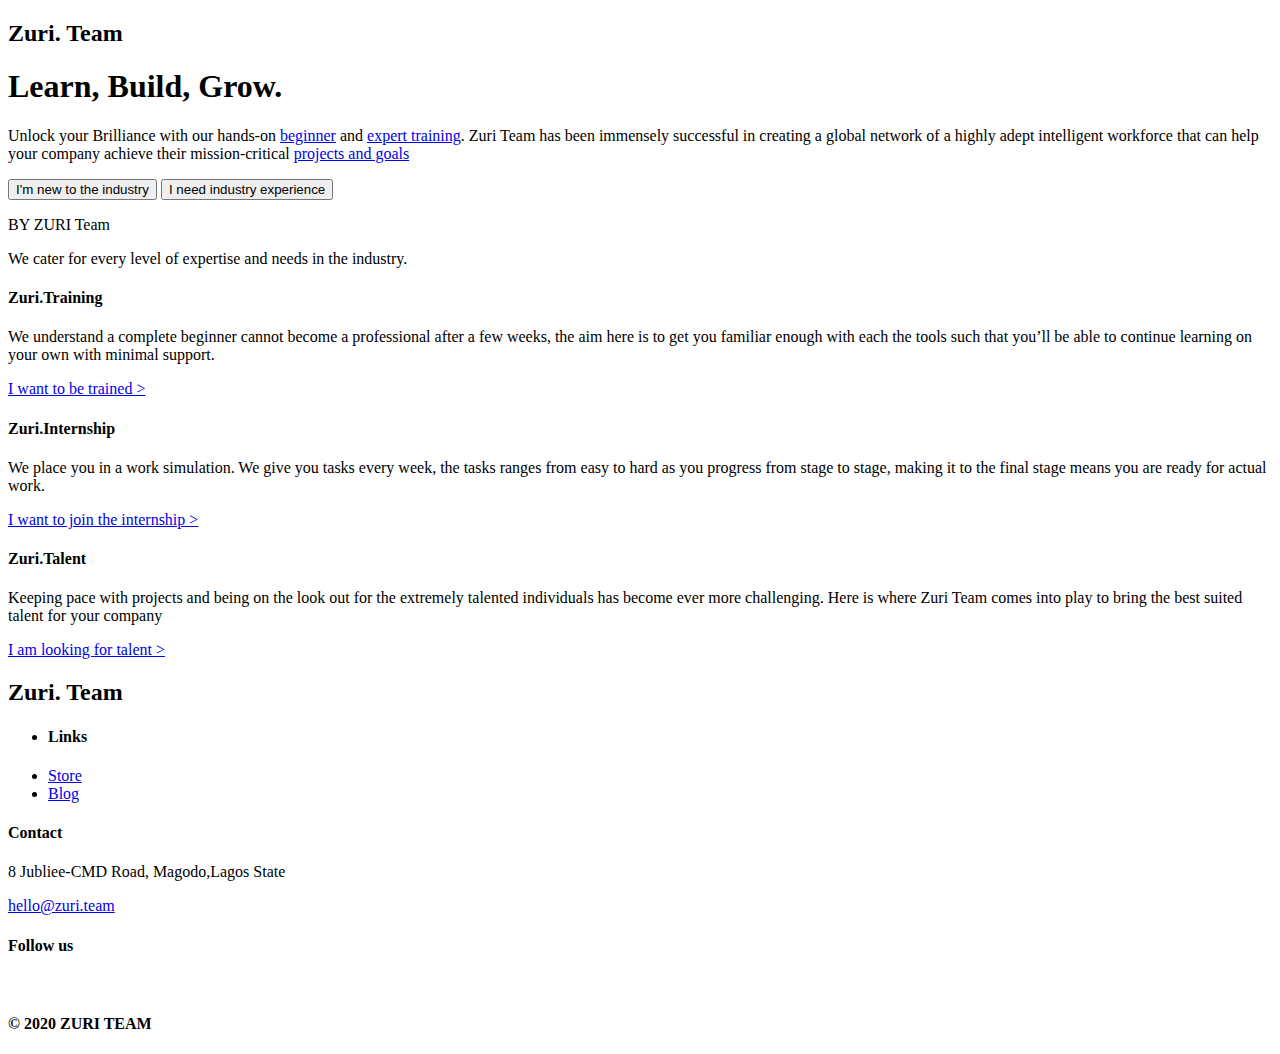
==== index.html @ 363d55bc "complete homepage framework" ====
<!DOCTYPE html>
<html lang="en">
<head>
    <meta charset="UTF-8">
    <meta http-equiv="X-UA-Compatible" content="IE=edge">
    <meta name="viewport" content="width=device-width, initial-scale=1.0">
    <link rel="stylesheet" href="style.css" type="text/css">
    <title>Zuri</title>
</head>
<body>
    <main>
        <div class="intro">
            <h2>Zuri<span>.</span> Team</h2>
            <h1>Learn, Build, Grow.</h1>
            <p>Unlock your Brilliance with our hands-on <a href="#">beginner</a> and <a href="#">expert training</a>. Zuri Team has been immensely successful in creating a global network of a highly adept intelligent workforce that can help your company achieve their mission-critical <a href="#">projects and goals</a></p>
            <button>I'm new to the industry</button>
            <button>I need industry experience</button>
        </div>
        <div class="mid">
            <p>BY ZURI Team</p>
            <p>We cater for every level of expertise and needs in the industry.</p>
        </div>
        <div class="level-box-container">
            <div class="level-box">
                <h4>Zuri<span>.</span>Training</h4>
                <p>We understand a complete beginner cannot become a professional after a few weeks, the aim here is to get you familiar enough with each the tools such that you’ll be able to continue learning on your own with minimal support.</p>
                <a href="#">I want to be trained ></a>
            </div>
            <div class="level-box">
                <h4>Zuri<span>.</span>Internship</h4>
                <p>We place you in a work simulation. We give you tasks every week, the tasks ranges from easy to hard as you progress from stage to stage, making it to the final stage means you are ready for actual work.</p>
                <a href="#">I want to join the internship ></a>
            </div>
            <div class="level-box">
                <h4>Zuri<span>.</span>Talent</h4>
                <p>Keeping pace with projects and being on the look out for the extremely talented individuals has become ever more challenging. Here is where Zuri Team comes into play to bring the best suited talent for your company</p>
                <a href="#">I am looking for talent ></a>    
            </div>
        </div>
    </main>
    <footer>
        <div class="footer-top">
            <div>
                <h2>Zuri<span>.</span> Team</h2>
            </div>
            <div>
                <ul>
                    <li><h4>Links</h4></li>
                    <li><a href="#">Store</a></li>
                    <li><a href="#">Blog</a></li>
                </ul>
            </div>
            <div>
                <h4>Contact</h4>
                <p>8 Jubliee-CMD Road, Magodo,Lagos State</p>
                <a href="#">hello@zuri.team</a>
            </div>
            <div>
                <h4>Follow us</h4>
                <img src="" alt=""><img src="" alt=""><img src="" alt=""><img src="" alt="">
            </div>
        </div>
        <div class="footer-bottom">
            <h4>© 2020 ZURI TEAM</h4>
        </div>
    </footer>
</body>
</html>
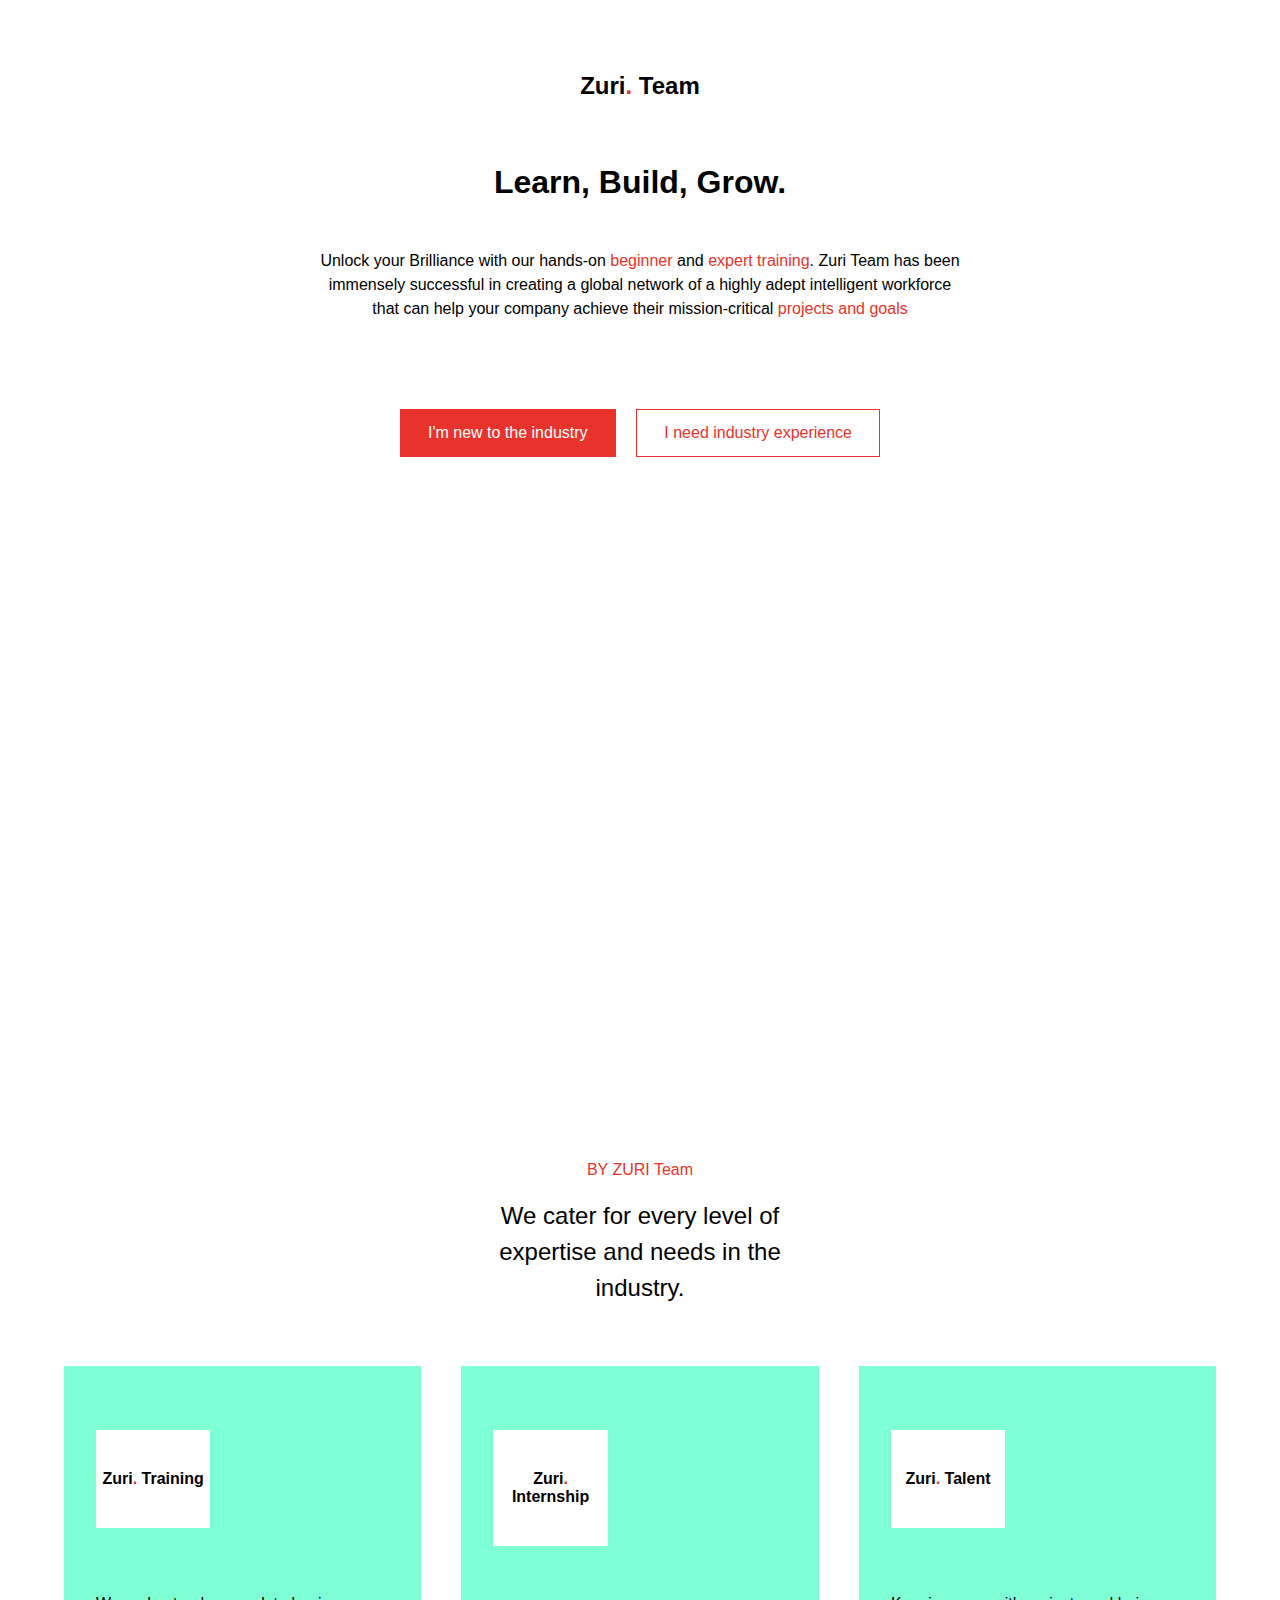
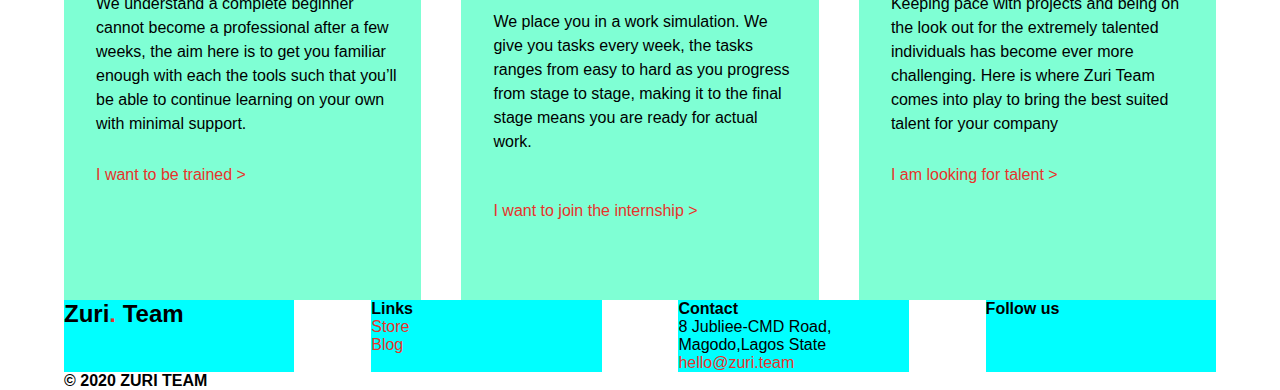
==== commit dd75c9f6: "commit" ====
--- a/index.html
+++ b/index.html
@@ -8,31 +8,35 @@
     <title>Zuri</title>
 </head>
 <body>
-    <main>
+    <header>
         <div class="intro">
             <h2>Zuri<span>.</span> Team</h2>
             <h1>Learn, Build, Grow.</h1>
             <p>Unlock your Brilliance with our hands-on <a href="#">beginner</a> and <a href="#">expert training</a>. Zuri Team has been immensely successful in creating a global network of a highly adept intelligent workforce that can help your company achieve their mission-critical <a href="#">projects and goals</a></p>
-            <button>I'm new to the industry</button>
-            <button>I need industry experience</button>
+            <div class="btn-container">
+                <button class="btn1">I'm new to the industry</button>
+                <button class="btn2">I need industry experience</button>
+            </div>
         </div>
+    </header>
+    <main>
         <div class="mid">
             <p>BY ZURI Team</p>
-            <p>We cater for every level of expertise and needs in the industry.</p>
+            <h2>We cater for every level of expertise and needs in the industry.</h2>
         </div>
         <div class="level-box-container">
             <div class="level-box">
-                <h4>Zuri<span>.</span>Training</h4>
+                <h4>Zuri<span>.</span> Training</h4>
                 <p>We understand a complete beginner cannot become a professional after a few weeks, the aim here is to get you familiar enough with each the tools such that you’ll be able to continue learning on your own with minimal support.</p>
                 <a href="#">I want to be trained ></a>
             </div>
             <div class="level-box">
-                <h4>Zuri<span>.</span>Internship</h4>
-                <p>We place you in a work simulation. We give you tasks every week, the tasks ranges from easy to hard as you progress from stage to stage, making it to the final stage means you are ready for actual work.</p>
+                <h4>Zuri<span>.</span> Internship</h4>
+                <p>We place you in a work simulation. We give you tasks every week, the tasks ranges from easy to hard as you progress from stage to stage, making it to the final stage means you are ready for actual work.</p><br>
                 <a href="#">I want to join the internship ></a>
             </div>
             <div class="level-box">
-                <h4>Zuri<span>.</span>Talent</h4>
+                <h4>Zuri<span>.</span> Talent</h4>
                 <p>Keeping pace with projects and being on the look out for the extremely talented individuals has become ever more challenging. Here is where Zuri Team comes into play to bring the best suited talent for your company</p>
                 <a href="#">I am looking for talent ></a>    
             </div>
--- a/style.css
+++ b/style.css
@@ -0,0 +1,127 @@
+@font-face {
+    font-family: Averta;
+    src: url(https://res.cloudinary.com/dafsch2zs/raw/upload/v1596618987/Zuri%20Landing/AvertaDemoPECuttedDemo-Regular_dghpn7.otf);
+}
+*{
+    margin: 0;
+    padding: 0;
+    box-sizing: border-box;
+    font-family: 'Averta', sans-serif;
+}
+header{
+    height: 105vh;
+    /* background-image: ; */
+}
+a{
+    text-decoration: none;
+    color: #E7332B;
+}
+span{
+    color: #E7332B;
+}
+.intro{
+    text-align: center;
+    width: 50%;
+    margin: 0px auto;
+}
+.intro h2{
+    margin-top: 3em;
+}
+.intro h1{
+    margin-top: 2em;
+}
+.intro p{
+    margin-top: 3em;
+    line-height: 150%;
+}
+.intro .btn-container{
+    display: flex;
+    margin: 5.5em auto;
+    width: 75%;
+    justify-content: space-between;
+}
+.intro button{
+    font-size: 16px;
+}
+.intro .btn1{
+    background-color: #E7332B;
+    color: white;
+    border: 1px solid #E7332B;
+    padding: 14px 27px;
+}
+.intro .btn2{
+    background-color: white;
+    color: #E7332B;
+    border: 1px solid #E7332B;
+    padding: 14px 27px;
+}
+.mid{
+    background-color: white;
+    text-align: center;
+    width: 29%;
+    margin: auto;
+}
+.mid p{
+    margin-top: 9em;
+    color:#E7332B;
+    font-size: 16px;
+}
+.mid h2{
+    font-weight: 400;
+    line-height: 150%;
+    margin-top: 0.8em;
+    margin-bottom: 2.5em;
+}
+.level-box-container{
+    width: 90%;
+    display: flex;
+    justify-content: space-between;
+    margin: auto;
+}
+.level-box{
+    display: flex;
+    flex-direction: column;
+    background-color: aquamarine;
+    width: 31%;
+}
+.level-box h4{
+    background-color: white;
+    text-align: center;
+    width: 32%;
+    padding-top: 40px;
+    padding-bottom: 40px;
+    margin-top: 4em;
+    margin-bottom: 4em;
+    margin-left: 2em;
+}
+.level-box p{
+    width: 85%;
+    line-height: 150%;
+    margin-left: 2em;
+    margin-right: 2em;
+}
+.level-box a{
+    width: 85%;
+    margin-left: 2em;
+    margin-top: 30px;
+    padding-bottom: 5em;
+}
+footer{
+    display: flex;
+    flex-direction: column;
+}
+.footer-top, .footer-bottom{
+    width: 90%;
+    margin: auto;
+    display: flex;
+}
+.footer-top{
+    justify-content: space-between;
+}
+.footer-top div{
+    background-color: aqua;
+    width: 20%;
+}
+.footer-top ul{
+    list-style: none;
+}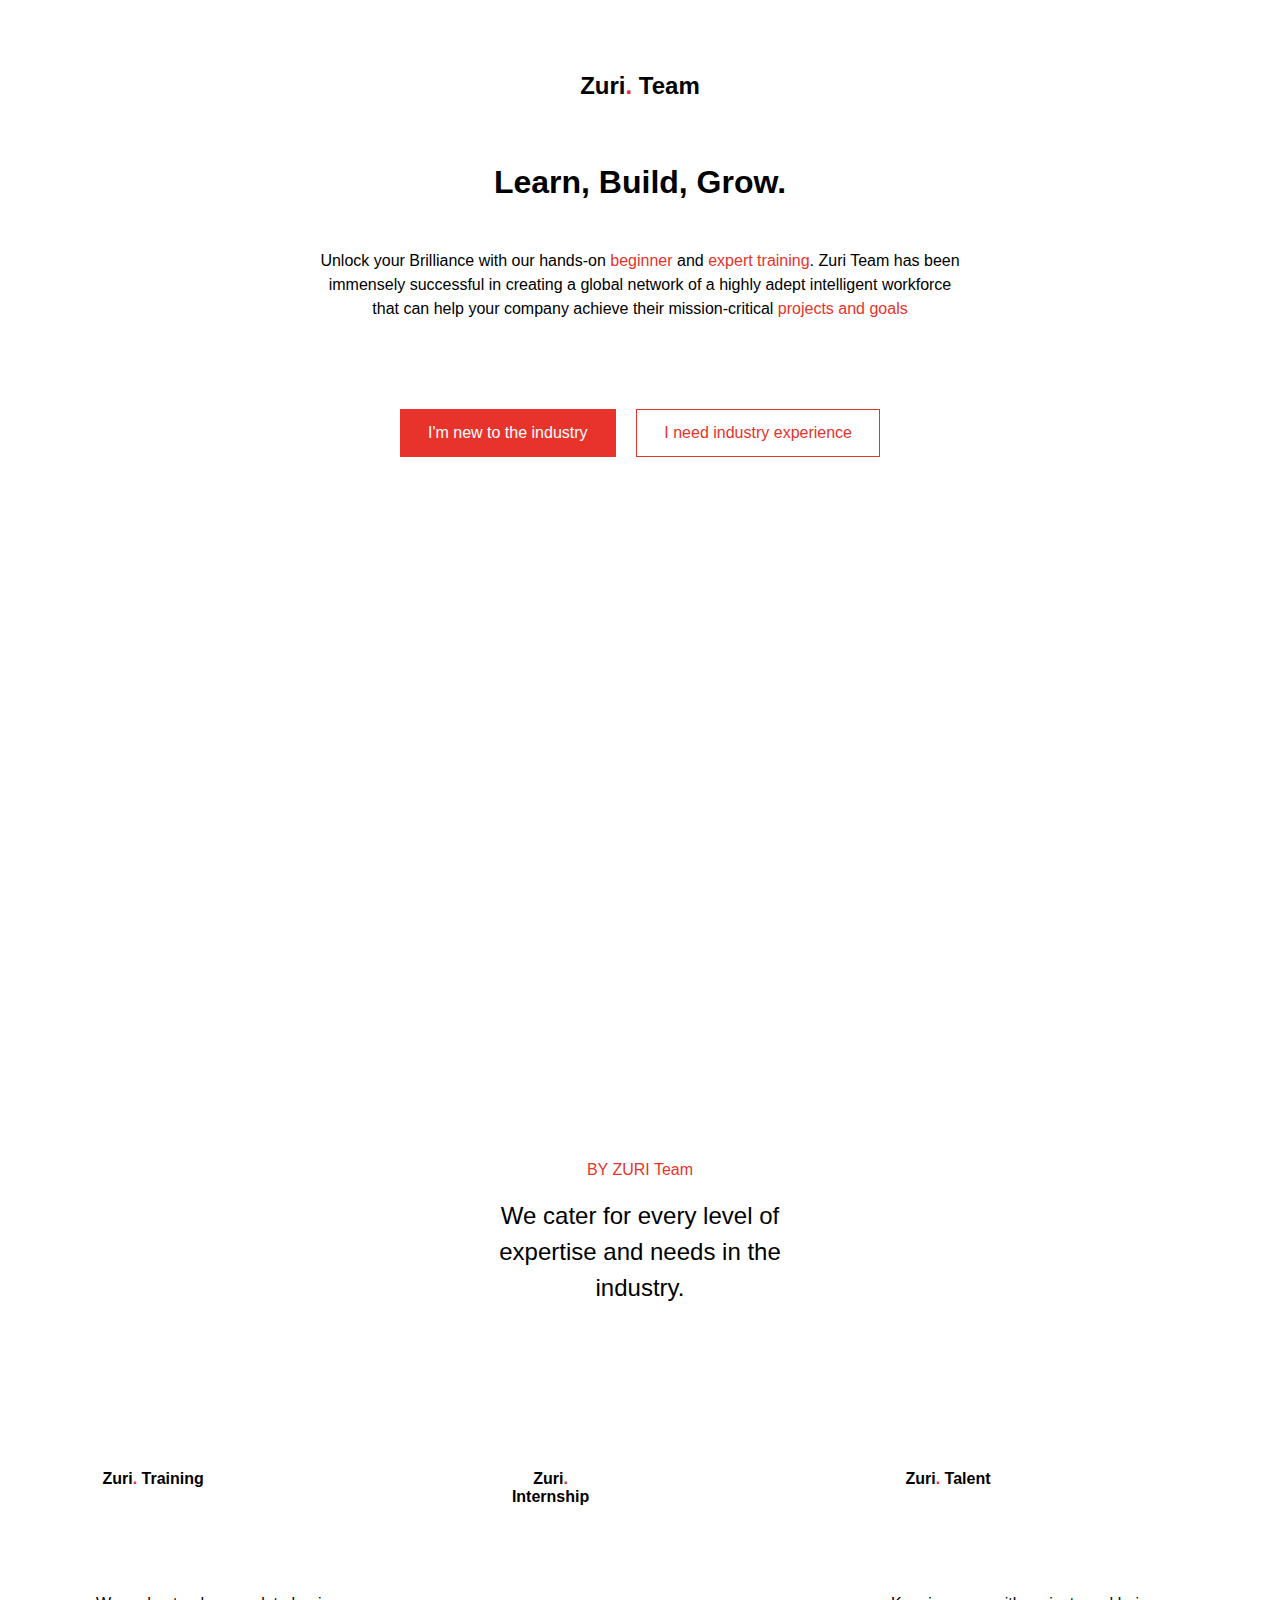
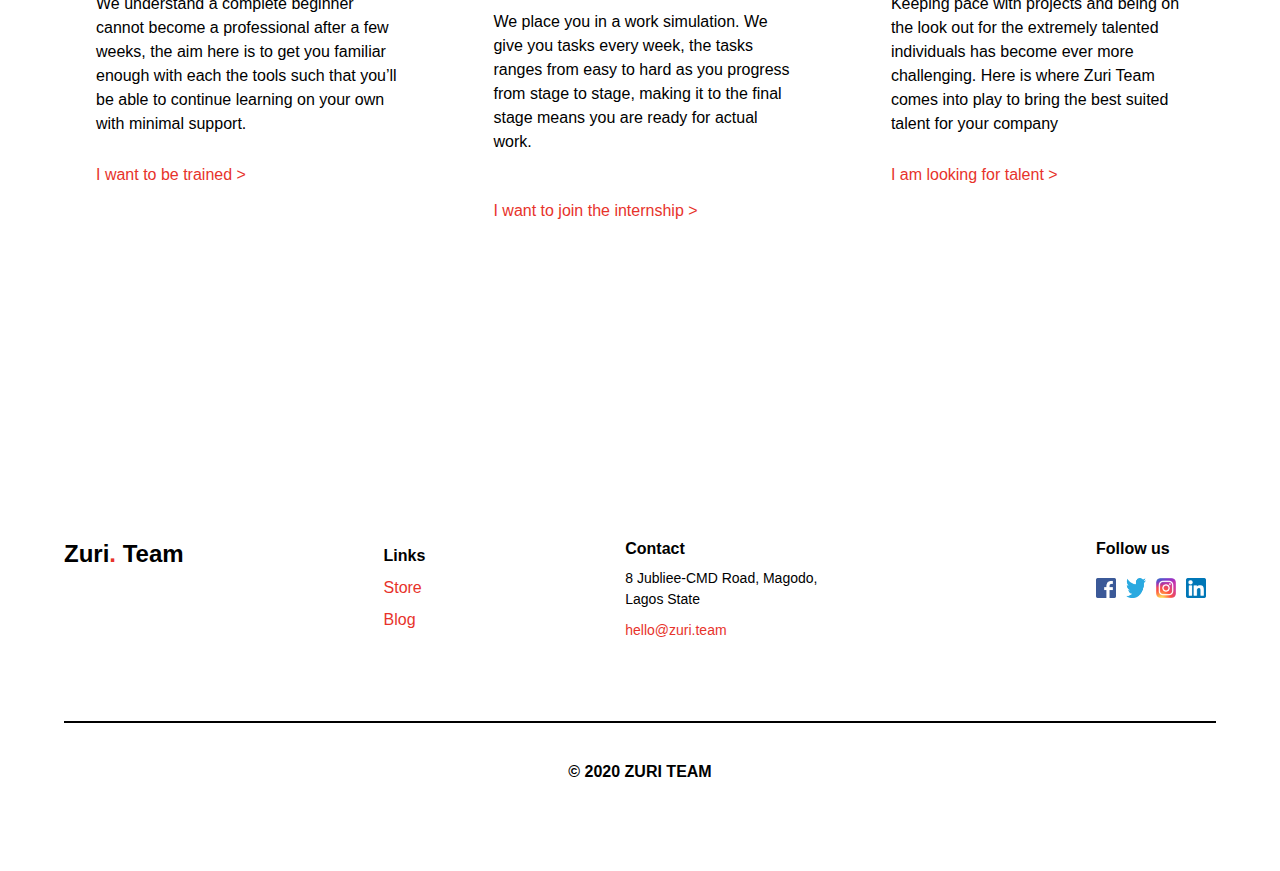
==== commit e23ea341: "commit" ====
--- a/index.html
+++ b/index.html
@@ -44,24 +44,31 @@
     </main>
     <footer>
         <div class="footer-top">
-            <div>
+            <div class="head">
                 <h2>Zuri<span>.</span> Team</h2>
             </div>
-            <div>
+            <div class="links">
                 <ul>
                     <li><h4>Links</h4></li>
                     <li><a href="#">Store</a></li>
                     <li><a href="#">Blog</a></li>
                 </ul>
             </div>
-            <div>
+            <div class="contact">
                 <h4>Contact</h4>
-                <p>8 Jubliee-CMD Road, Magodo,Lagos State</p>
+                <p>8 Jubliee-CMD Road, Magodo, Lagos State</p>
                 <a href="#">hello@zuri.team</a>
             </div>
-            <div>
-                <h4>Follow us</h4>
-                <img src="" alt=""><img src="" alt=""><img src="" alt=""><img src="" alt="">
+            <div class="socials">
+                <div>
+                    <h4>Follow us</h4>
+                </div>
+                <div class="socials-img-container">
+                    <img src="/images/facebook.png" alt="facebook">
+                    <img src="/images/Twitter.png" alt="twitter">
+                    <img src="/images/Instagram.svg.webp" alt="instagram">
+                    <img src="/images/Linkedin.png" alt="linkedin">
+                </div>
             </div>
         </div>
         <div class="footer-bottom">
--- a/style.css
+++ b/style.css
@@ -10,7 +10,6 @@
 }
 header{
     height: 105vh;
-    /* background-image: ; */
 }
 a{
     text-decoration: none;
@@ -49,11 +48,21 @@
     border: 1px solid #E7332B;
     padding: 14px 27px;
 }
+.intro .btn1:hover{
+    background-color: white;
+    color: #E7332B;
+    cursor: pointer;
+}
 .intro .btn2{
     background-color: white;
     color: #E7332B;
     border: 1px solid #E7332B;
     padding: 14px 27px;
+}
+.intro .btn2:hover{
+    background-color: #E7332B;
+    color: white;
+    cursor: pointer;
 }
 .mid{
     background-color: white;
@@ -81,7 +90,6 @@
 .level-box{
     display: flex;
     flex-direction: column;
-    background-color: aquamarine;
     width: 31%;
 }
 .level-box h4{
@@ -109,6 +117,7 @@
 footer{
     display: flex;
     flex-direction: column;
+    margin-top: 15em;
 }
 .footer-top, .footer-bottom{
     width: 90%;
@@ -117,11 +126,87 @@
 }
 .footer-top{
     justify-content: space-between;
+    padding-bottom: 5em;
+    border-bottom: 2px solid black;
 }
 .footer-top div{
-    background-color: aqua;
-    width: 20%;
+    display: flex;
+    flex-direction: column;
 }
 .footer-top ul{
     list-style: none;
+    line-height: 200%;
+}
+.contact p, .contact a{
+    line-height: 150%;
+    font-size: 14px;
+    width: 75%;
+    margin-top: 10px;
+}
+.socials div{
+    display: flex;
+    flex-direction: row;
+}
+.socials-img-container{
+    margin-top: 20px;
+}
+.socials-img-container img{
+    width: 20px;
+    margin-right: 10px;
+}
+.footer-bottom{
+    text-align: center;
+}
+.footer-bottom h4{
+    margin: auto;
+    padding-top: 40px;
+    padding-bottom: 90px;
+}
+@media (max-width:700px) {
+    .intro{
+        width: 95%;
+    }
+    .intro .btn-container{
+        flex-direction: column;
+        width: 40%;
+    }
+    .intro .btn2{
+        margin-top: 25px;
+    }
+    .mid{
+        width: 60%;
+    }
+    .level-box-container{
+        flex-direction: column;
+        width: 95%;
+    }
+    .level-box{
+        width: 100%;
+        background-color: aqua;
+        margin-top: 40px;
+    }
+    .footer-top{
+        width: 95%;
+        text-align: center;
+        flex-direction: column;
+        background-color: aqua;
+    }
+    .footer-top h4{
+        font-size: 25px;
+    }
+    .contact p, .contact a{
+        margin: auto;
+    }
+    .links{
+        margin-top: 20px;
+    }
+    .socials{
+        margin: 20px auto;
+    }
+    .socials h4{
+        margin: auto;
+    }
+    .contact{
+        margin: 40px auto;
+    }
 }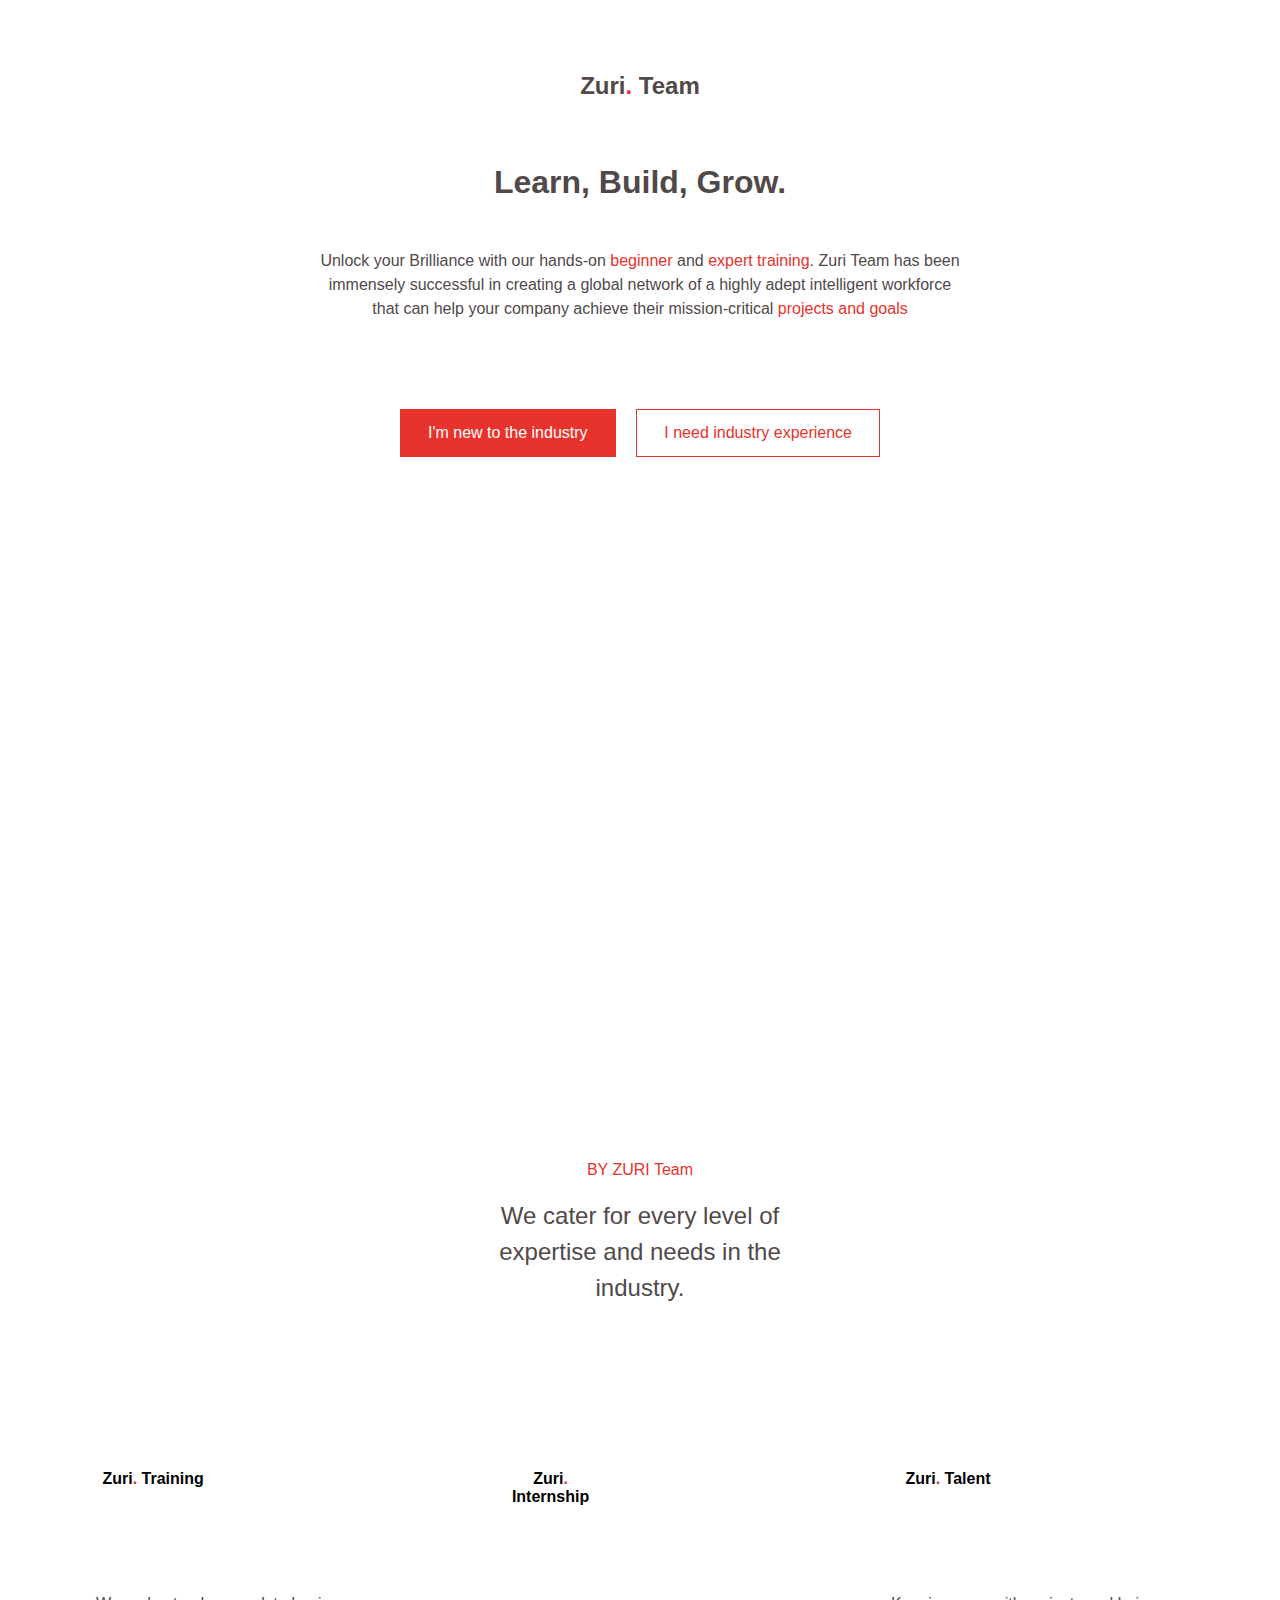
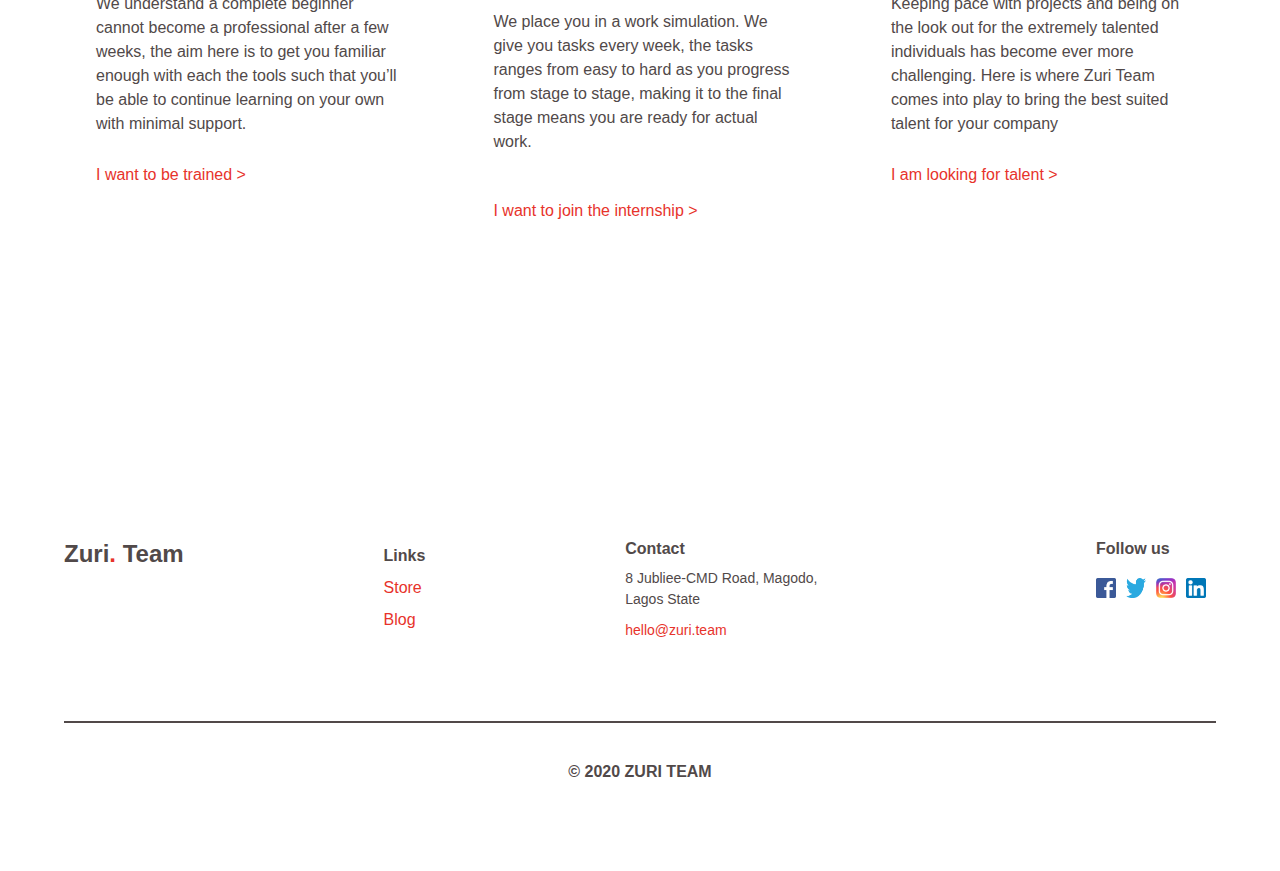
==== commit 36c3d439: "added onclick to link pages" ====
--- a/index.html
+++ b/index.html
@@ -14,7 +14,7 @@
             <h1>Learn, Build, Grow.</h1>
             <p>Unlock your Brilliance with our hands-on <a href="#">beginner</a> and <a href="#">expert training</a>. Zuri Team has been immensely successful in creating a global network of a highly adept intelligent workforce that can help your company achieve their mission-critical <a href="#">projects and goals</a></p>
             <div class="btn-container">
-                <button class="btn1">I'm new to the industry</button>
+                <button class="btn1" onclick="document.location='training.html'">I'm new to the industry</button>
                 <button class="btn2">I need industry experience</button>
             </div>
         </div>
--- a/style.css
+++ b/style.css
@@ -7,6 +7,7 @@
     padding: 0;
     box-sizing: border-box;
     font-family: 'Averta', sans-serif;
+    color: #514949;
 }
 header{
     height: 105vh;
@@ -94,6 +95,7 @@
 }
 .level-box h4{
     background-color: white;
+    color: black;
     text-align: center;
     width: 32%;
     padding-top: 40px;
@@ -127,7 +129,7 @@
 .footer-top{
     justify-content: space-between;
     padding-bottom: 5em;
-    border-bottom: 2px solid black;
+    border-bottom: 2px solid ;
 }
 .footer-top div{
     display: flex;
@@ -162,7 +164,7 @@
     padding-top: 40px;
     padding-bottom: 90px;
 }
-@media (max-width:700px) {
+@media (max-width:800px) {
     .intro{
         width: 95%;
     }
@@ -209,4 +211,13 @@
     .contact{
         margin: 40px auto;
     }
+}
+@media (max-width:600px){
+    .intro .btn-container{
+        flex-direction: column;
+        width: 70%;
+}
+.mid{
+    width: 90%;
+}
 }